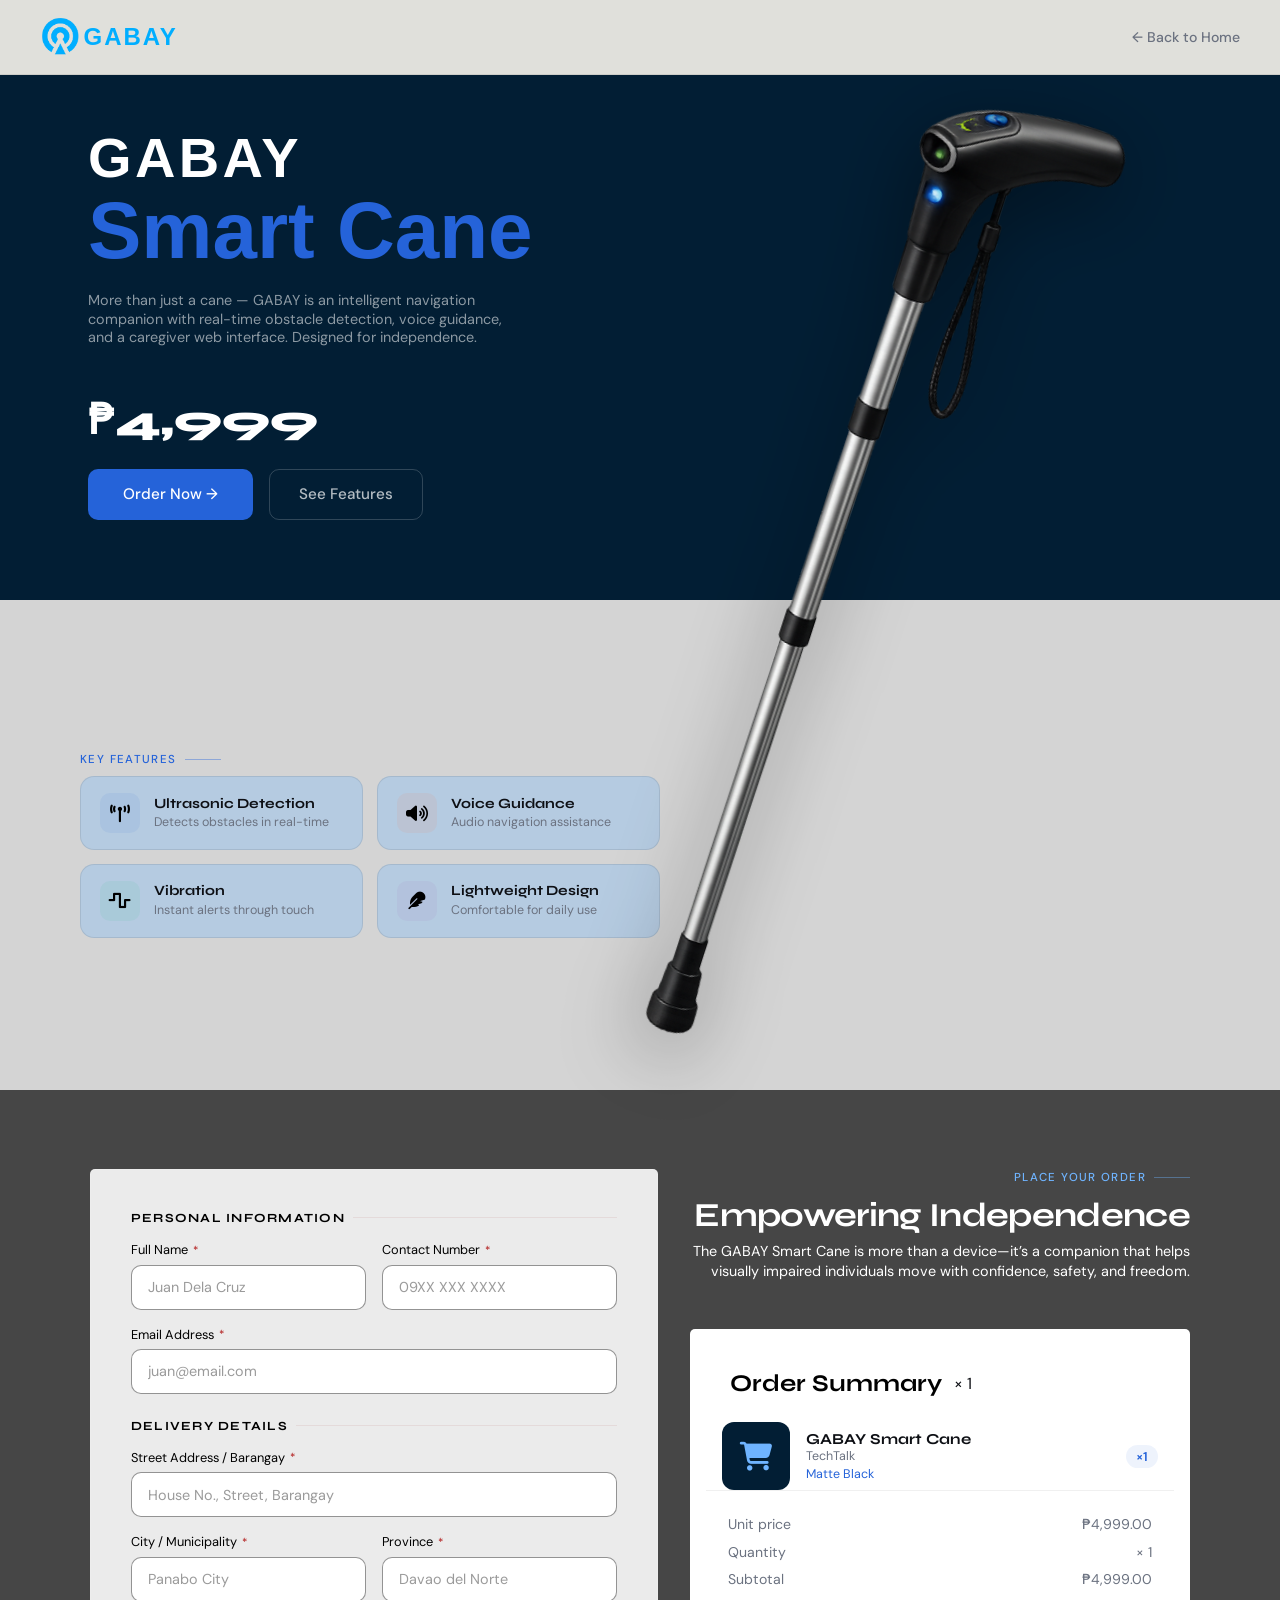
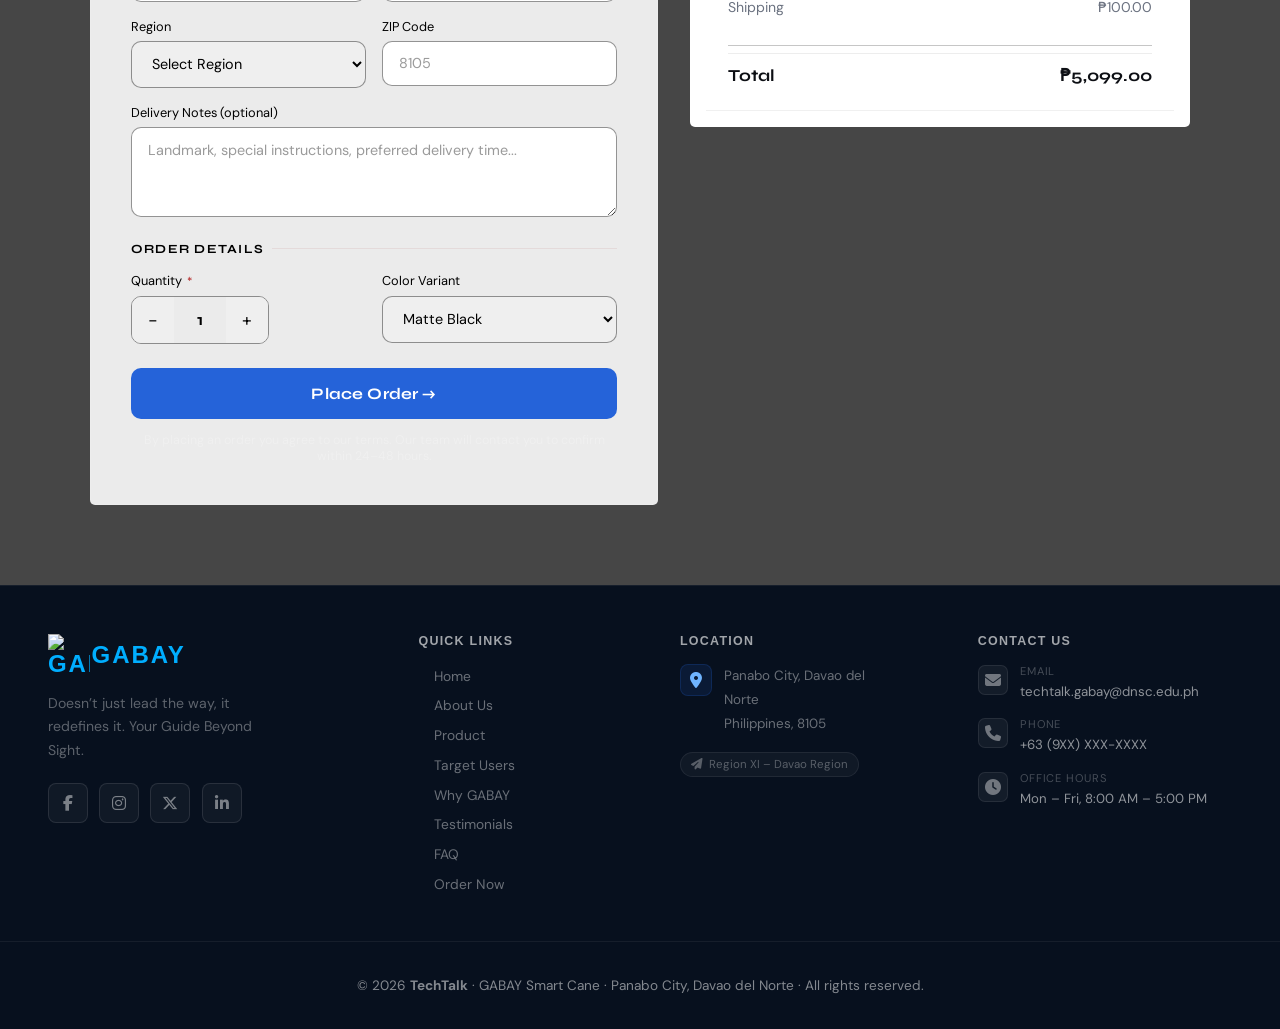
==== Gabay/order.html @ b5e3636e "Add files via upload" ====
<!DOCTYPE html>
<html lang="en">

<head>
    <meta charset="UTF-8">
    <meta name="viewport" content="width=device-width, initial-scale=1.0">
    <title>Order GABAY Smart Cane | TechTalk</title>
    <link rel="preconnect" href="https://fonts.googleapis.com">
    <link
        href="https://fonts.googleapis.com/css2?family=Syne:wght@400;600;700;800&family=DM+Sans:ital,wght@0,300;0,400;0,500;1,300&display=swap"
        rel="stylesheet">
    <link rel="stylesheet" href="https://cdnjs.cloudflare.com/ajax/libs/font-awesome/6.5.0/css/all.min.css">
    <link rel="stylesheet" href="css/order.css">
</head>

<body>

    <!-- SUCCESS OVERLAY -->
    <div class="success-overlay" id="successOverlay">
        <div class="success-box">
            <div class="success-icon"><i class="fa-solid fa-circle-check"></i></div>
            <h3>Order Placed!</h3>
            <p>Thank you for ordering the GABAY Smart Cane. We'll reach out within 24–48 hours to confirm your order and
                delivery details.</p>
            <div class="success-ref" id="orderRef">Order #GABAY-00000</div>
            <button class="btn-close-success"
                onclick="document.getElementById('successOverlay').classList.remove('show')">Back to Page</button>
        </div>
    </div>

    <!-- NAV -->
    <nav>
        <a href="index.html" class="nav-logo">
            <img src="images/GABAY_Logo.png" alt="GABAY Logo" class="nav-logo-img">
            <span>GABAY</span>
        </a>
        <a href="index.html" class="nav-back">← Back to Home</a>
    </nav>

    <!-- ======== PRODUCT HERO ======== -->
    <div class="product-wrapper">
        <section id="product-hero">

            <!-- LEFT: Text -->
            <div class="ph-left">


                <h1>GABAY<br><em>Smart Cane</em></h1>

                <p class="ph-desc">
                    More than just a cane — GABAY is an intelligent navigation companion with real-time obstacle
                    detection,
                    voice guidance, and a caregiver web interface. Designed for independence.
                </p>

                <div class="price-block">
                    <div class="price-main">₱4,999</div>
                </div>

                <div class="ph-actions">
                    <a href="#order" class="btn-order">Order Now →</a>
                    <a href="#key-features" class="btn-ghost">See Features</a>
                </div>
            </div>

            <!-- RIGHT: Product Image -->
            <img src="images/Cane.png" alt="Smart Cane" class="hero-image">

        </section>
    </div>
    <!-- ======== KEY FEATURES ======== -->
    <section id="key-features">
        <div class="kf-wrap">
            <div class="section-label">Key Features</div>

            <div class="kf-grid">
                <div class="kf-card">
                    <div class="kf-icon ki1"> <i class="fa-solid fa-tower-broadcast"></i></div>

                    <div class="kf-text">
                        <h3>Ultrasonic Detection</h3>
                        <p>Detects obstacles in real-time</p>
                    </div>
                </div>
                <div class="kf-card">
                    <div class="kf-icon ki2"> <i class="fa-solid fa-volume-high"></i></div>
                    <div class="kf-text">
                        <h3>Voice Guidance</h3>
                        <p>Audio navigation assistance</p>
                    </div>
                </div>
                <div class="kf-card">
                    <div class="kf-icon ki3"><i class="fa-solid fa-wave-square"></i></div>
                    <div class="kf-text">
                        <h3>Vibration</h3>
                        <p>Instant alerts through touch</p>
                    </div>
                </div>
                <div class="kf-card">
                    <div class="kf-icon ki4"> <i class="fa-solid fa-feather"></i></div>
                    <div class="kf-text">
                        <h3>Lightweight Design</h3>
                        <p>Comfortable for daily use</p>
                    </div>
                </div>
            </div>
        </div>
    </section>

    <!-- ======== ORDER SECTION ======== -->
    <section id="order">

        <div class="order-wrap">
            <div class="order-top">
                <div class="order-label">Place Your Order</div>
                <h2>Empowering Independence</h2>
                <p class="order-intro">The GABAY Smart Cane is more than a device—it’s a companion that
                    helps<br>visually impaired individuals move with confidence, safety, and freedom.</p>
            </div>

            <div class="order-grid">

                <!-- FORM -->
                <div class="order-form-wrap">

                    <!-- Personal Info -->
                    <div class="form-section-title">Personal Information</div>
                    <div class="form-row">
                        <div class="fg">
                            <label>Full Name <span class="req">*</span></label>
                            <input type="text" id="fullName" placeholder="Juan Dela Cruz" required>
                        </div>
                        <div class="fg">
                            <label>Contact Number <span class="req">*</span></label>
                            <input type="tel" id="contactNum" placeholder="09XX XXX XXXX" required>
                        </div>
                    </div>
                    <div class="form-row full">
                        <div class="fg">
                            <label>Email Address <span class="req">*</span></label>
                            <input type="email" id="emailAddr" placeholder="juan@email.com" required>
                        </div>
                    </div>

                    <!-- Delivery Info -->
                    <div class="form-section-title">Delivery Details</div>
                    <div class="form-row full">
                        <div class="fg">
                            <label>Street Address / Barangay <span class="req">*</span></label>
                            <input type="text" id="street" placeholder="House No., Street, Barangay" required>
                        </div>
                    </div>
                    <div class="form-row">
                        <div class="fg">
                            <label>City / Municipality <span class="req">*</span></label>
                            <input type="text" id="city" placeholder="Panabo City" required>
                        </div>
                        <div class="fg">
                            <label>Province <span class="req">*</span></label>
                            <input type="text" id="province" placeholder="Davao del Norte" required>
                        </div>
                    </div>
                    <div class="form-row">
                        <div class="fg">
                            <label>Region</label>
                            <select id="region">
                                <option value="">Select Region</option>
                                <option>Region XI – Davao Region</option>
                                <option>Region X – Northern Mindanao</option>
                                <option>NCR – Metro Manila</option>
                                <option>Region III – Central Luzon</option>
                                <option>Region IV-A – CALABARZON</option>
                                <option>Region VII – Central Visayas</option>
                                <option>Other</option>
                            </select>
                        </div>
                        <div class="fg">
                            <label>ZIP Code</label>
                            <input type="text" id="zip" placeholder="8105">
                        </div>
                    </div>
                    <div class="form-row full">
                        <div class="fg">
                            <label>Delivery Notes (optional)</label>
                            <textarea id="notes"
                                placeholder="Landmark, special instructions, preferred delivery time..."></textarea>
                        </div>
                    </div>

                    <!-- Order Details -->
                    <div class="form-section-title">Order Details</div>
                    <div class="form-row">
                        <div class="fg">
                            <label>Quantity <span class="req">*</span></label>
                            <div class="qty-control">
                                <button class="qty-btn" onclick="changeQty(-1)" type="button">−</button>
                                <div class="qty-display" id="qtyDisplay">1</div>
                                <button class="qty-btn" onclick="changeQty(1)" type="button">+</button>
                            </div>
                        </div>
                        <div class="fg">
                            <label>Color Variant</label>
                            <select id="colorVar">
                                <option value="matte-black">Matte Black</option>
                                <option value="navy-blue">Navy Blue</option>
                                <option value="silver">Silver</option>
                            </select>
                        </div>
                    </div>

                    <button class="btn-place-order" onclick="placeOrder()">
                        Place Order →
                    </button>
                    <p class="form-note">By placing an order you agree to our terms. Our team will contact you to
                        confirm within 24–48 hours.</p>
                </div>

                <!-- ORDER SUMMARY -->
                <div class="summary-card" id="summaryCard">
                    <div class="summary-header">
                        <h3>Order Summary</h3>
                        <span class="summary-badge" id="summaryQtyBadge">× 1</span>
                    </div>

                    <div class="summary-product">
                        <div class="summary-img-box"><i class="fa-solid fa-cart-shopping"></i></div>
                        <div class="summary-product-info">
                            <h4>GABAY Smart Cane</h4>
                            <p>TechTalk</p>
                            <p id="summaryColor" style="color:var(--accent);font-size:0.78rem;margin-top:2px;">Matte
                                Black</p>
                        </div>
                        <div class="summary-qty-badge" id="summaryQty">×1</div>
                    </div>

                    <div class="summary-pricing">
                        <div class="price-row">
                            <span>Unit price</span>
                            <span>₱4,999.00</span>
                        </div>
                        <div class="price-row">
                            <span>Quantity</span>
                            <span id="summaryQtyLine">× 1</span>
                        </div>
                        <div class="price-row">
                            <span>Subtotal</span>
                            <span id="summarySubtotal">₱4,999.00</span>
                        </div>
                        <div class="price-row">
                            <span>Shipping</span>
                            <span>₱100.00</span>
                        </div>
                        <div class="card-divider"></div>
                        <div class="price-row total">
                            <span>Total</span>
                            <span id="summaryTotal">₱5,099.00</span>
                        </div>
                    </div>
                </div>

            </div>
        </div>
    </section>

    <!-- FOOTER -->
    <footer>
        <div class="footer-wrap">

            <!-- COL 1: Brand -->
            <div class="footer-brand">
                <a href="#home" class="nav-logo">
                    <img src="../images/GABAY_Logo.png" alt="GABAY Logo" class="nav-logo-img">
                    <span>GABAY</span>
                </a>
                <p class="footer-phrase">Doesn’t just lead the way, it redefines it.
                    Your Guide Beyond Sight.</p>
                <div class="footer-socials">
                    <a href="#" class="social-icon" aria-label="Facebook">
                        <i class="fa-brands fa-facebook-f"></i>
                    </a>
                    <a href="#" class="social-icon" aria-label="Instagram">
                        <i class="fa-brands fa-instagram"></i>
                    </a>
                    <a href="#" class="social-icon" aria-label="X / Twitter">
                        <i class="fa-brands fa-x-twitter"></i>
                    </a>
                    <a href="#" class="social-icon" aria-label="LinkedIn">
                        <i class="fa-brands fa-linkedin-in"></i>
                    </a>
                </div>
            </div>

            <!-- COL 2: Quick Links -->
            <div class="footer-col">
                <h4 class="footer-col-title">Quick Links</h4>
                <ul class="footer-links">
                    <li><a href="index.html#home">Home</a></li>
                    <li><a href="index.html#about">About Us</a></li>
                    <li><a href="index.html#product">Product</a></li>
                    <li><a href="index.html#market">Target Users</a></li>
                    <li><a href="index.html#value">Why GABAY</a></li>
                    <li><a href="index.html#testimonials">Testimonials</a></li>
                    <li><a href="index.html#faq">FAQ</a></li>
                    <li><a href="order.html">Order Now</a></li>
                </ul>
            </div>

            <!-- COL 3: Location -->
            <div class="footer-col">
                <h4 class="footer-col-title">Location</h4>
                <div class="footer-location">
                    <div class="footer-loc-icon">
                        <i class="fa-solid fa-location-dot"></i>
                    </div>
                    <p>Panabo City, Davao del
                        Norte<br>Philippines, 8105</p>
                </div>
                <div class="footer-map-badge">
                    <i class="fa-solid fa-paper-plane"></i>
                    Region XI – Davao Region
                </div>
            </div>

            <!-- COL 4: Contact -->
            <div class="footer-col">
                <h4 class="footer-col-title">Contact Us</h4>
                <ul class="footer-contact-list">
                    <li>
                        <div class="fc-icon">
                            <i class="fa-solid fa-envelope"></i>
                        </div>
                        <div>
                            <span class="fc-label">Email</span>
                            <a href="mailto:techtalk.gabay@dnsc.edu.ph">techtalk.gabay@dnsc.edu.ph</a>
                        </div>
                    </li>
                    <li>
                        <div class="fc-icon">
                            <i class="fa-solid fa-phone"></i>
                        </div>
                        <div>
                            <span class="fc-label">Phone</span>
                            <a href="tel:+63XXXXXXXXXX">+63 (9XX) XXX-XXXX</a>
                        </div>
                    </li>
                    <li>
                        <div class="fc-icon">
                            <i class="fa-solid fa-clock"></i>
                        </div>
                        <div>
                            <span class="fc-label">Office Hours</span>
                            <span>Mon – Fri, 8:00 AM – 5:00 PM</span>
                        </div>
                    </li>
                </ul>
            </div>

        </div>

        <div class="footer-bottom">
            <div class="footer-bottom-inner">
                <p>© 2026 <strong>TechTalk</strong> · GABAY Smart Cane · Panabo City, Davao del Norte · All rights
                    reserved.</p>

            </div>
        </div>
    </footer>

    <script>
        const UNIT_PRICE = 4999;
        const SHIPPING = 100;
        let qty = 1;

        function changeQty(delta) {
            qty = Math.max(1, Math.min(20, qty + delta));
            document.getElementById('qtyDisplay').textContent = qty;
            document.getElementById('summaryQty').textContent = '×' + qty;
            document.getElementById('summaryQtyBadge').textContent = '× ' + qty;
            document.getElementById('summaryQtyLine').textContent = '× ' + qty;
            const sub = UNIT_PRICE * qty;
            const total = sub + SHIPPING;
            document.getElementById('summarySubtotal').textContent = '₱' + sub.toLocaleString('en-PH', { minimumFractionDigits: 2 });
            document.getElementById('summaryTotal').textContent = '₱' + total.toLocaleString('en-PH', { minimumFractionDigits: 2 });
        }

        document.getElementById('colorVar').addEventListener('change', function () {
            const labels = { 'matte-black': 'Matte Black', 'navy-blue': 'Navy Blue', 'silver': 'Silver' };
            document.getElementById('summaryColor').textContent = labels[this.value] || this.value;
        });

        function placeOrder() {
            const required = ['fullName', 'contactNum', 'emailAddr'];
            let valid = true;
            required.forEach(id => {
                const el = document.getElementById(id);
                if (!el.value.trim()) {
                    el.style.borderColor = 'rgba(255,107,53,0.7)';
                    el.style.background = 'rgba(255,107,53,0.06)';
                    valid = false;
                    setTimeout(() => {
                        el.style.borderColor = '';
                        el.style.background = '';
                    }, 2500);
                }
            });
            if (!valid) {
                alert('Please fill in all required fields marked with *');
                return;
            }
            const ref = 'GABAY-' + Date.now().toString().slice(-5);
            document.getElementById('orderRef').textContent = 'Order #' + ref;
            document.getElementById('successOverlay').classList.add('show');
        }
    </script>
</body>

</html>
---- Gabay/css/order.css ----
:root {
    --ink: #0d0f14;
    --paper: #f4f1ea;
    --accent: #2563d9;
    --accent2: #ff6b35;
    --accent3: #1db87e;
    --muted: #6b7280;
    --border: rgba(13, 15, 20, 0.09);
    --section-alt: #0d1a3a;
    --dark: #021E34;
}

*,
*::before,
*::after {
    box-sizing: border-box;
    margin: 0;
    padding: 0;
}

html {
    scroll-behavior: smooth;
}

body {
    font-family: 'DM Sans', sans-serif;
    background: var(--paper);
    color: var(--ink);
    overflow-x: hidden;
}

/* ===================== NAV ===================== */
nav {
    position: fixed;
    top: 0;
    left: 0;
    right: 0;
    z-index: 100;
    display: flex;
    align-items: center;
    justify-content: space-between;
    padding: 1rem 2.5rem;
    background: rgba(244, 241, 234, 0.92);
    backdrop-filter: blur(14px);
    border-bottom: 1px solid var(--border);
}

.nav-logo {
    display: flex;
    align-items: center;
    gap: 0.1rem;
    text-decoration: none;
    font-family: sans-serif;
    font-size: 1.5rem;
    font-weight: 800;
    letter-spacing: 0.08em;
    color: #00AEFF;
}

.nav-logo-img {
    width: 42px;
    height: 42px;
    object-fit: contain;
}

.nav-back {
    display: inline-flex;
    align-items: center;
    gap: 0.4rem;
    font-size: 0.88rem;
    font-weight: 500;
    color: var(--muted);
    text-decoration: none;
    transition: color 0.2s;
}

.nav-back:hover {
    color: var(--ink);
}

/* ===================== HERO PRODUCT SECTION ===================== */
.product-wrapper {
    overflow: visible;
}

#product-hero {
    position: relative;
    display: flex;
    flex-direction: column;
    overflow: visible;
    background-color: #021E34;
}

.hero-image {
    position: absolute;
    bottom: -32.5rem;
    right: 12rem;
    width: 480px;
    height: auto;
    z-index: 2;
    pointer-events: none;
    filter: drop-shadow(0px 20px 40px rgba(0, 0, 0, 0.4));
    transform: rotate(18deg);
}

@keyframes floatCane {

    0%,
    100% {
        transform: translateY(0px);
    }

    50% {
        transform: translateY(-14px);
    }
}

.ph-left {
    display: flex;
    flex-direction: column;
    justify-content: center;
    padding: 4rem 3.5rem 4rem 4rem;
    position: relative;
    z-index: 1;
    margin-top: 4rem;
    margin-left: 1.5rem;
}

.ph-left h1 {
    font-family: sans-serif;
    font-size: 3.5rem;
    font-weight: 800;
    line-height: 1.08;
    letter-spacing: 0.06em;
    color: white;
    margin-bottom: 1rem;
}

.ph-left h1 em {
    font-style: normal;
    font-weight: 900;
    font-size: 5rem;
    letter-spacing: 0.0em;
    color: var(--accent);
}

.ph-desc {
    font-size: 0.9rem;
    line-height: 1.3;
    color: rgba(255, 255, 255, 0.55);
    max-width: 440px;
    margin-bottom: 2rem;
}

.price-main {
    font-family: 'Syne', sans-serif;
    font-size: 2.6rem;
    font-weight: 800;
    color: white;
    margin-top: 1rem;
    margin-bottom: 1.5rem;
}

.ph-actions {
    display: flex;
    gap: 1rem;
    flex-wrap: wrap;
    margin-bottom: 1rem;
}

.btn-order {
    background: var(--accent);
    color: white;
    padding: 0.9rem 2.2rem;
    border-radius: 10px;
    font-family: 'DM Sans', sans-serif;
    font-size: 0.95rem;
    font-weight: 500;
    text-decoration: none;
    border: none;
    cursor: pointer;
    display: inline-flex;
    align-items: center;
    gap: 0.5rem;
    transition: transform 0.2s, opacity 0.2s;
}

.btn-order:hover {
    transform: translateY(-2px);
    opacity: 0.9;
}

.btn-ghost {
    background: transparent;
    align-items: center;
    justify-content: center;
    color: rgba(255, 255, 255, 0.7);
    border: 1.5px solid rgba(255, 255, 255, 0.18);
    padding: 0.9rem 1.8rem;
    border-radius: 10px;
    font-family: 'DM Sans', sans-serif;
    font-size: 0.95rem;
    font-weight: 500;
    text-decoration: none;
    cursor: pointer;
    transition: background 0.2s, color 0.2s;
}

.btn-ghost:hover {
    background: rgba(255, 255, 255, 0.07);
    color: white;
}

/* ===================== KEY FEATURES ===================== */
.section-label {
    font-size: 0.72rem;
    font-weight: 500;
    letter-spacing: 0.12em;
    text-transform: uppercase;
    color: var(--accent);
    display: flex;
    align-items: center;
    gap: 0.5rem;
    margin-bottom: 0.6rem;
}

.section-label::after {
    content: '';
    width: 36px;
    height: 1px;
    background: var(--accent);
    opacity: 0.4;
}

#key-features {
    background: #d4d4d4;
    padding: 6.5rem 2rem;
}

.kf-wrap {
    max-width: 1100px;
    margin: 3rem 0 3rem 3rem;
}

.kf-grid {
    display: grid;
    grid-template-columns: repeat(2, 1fr);
    gap: 0.85rem;
    max-width: 580px;
}

.kf-card {
    background: #6fb5ff4d;
    border: 1px solid var(--border);
    border-radius: 14px;
    padding: 1rem 1.2rem;
    display: flex;
    align-items: center;
    gap: 0.85rem;
    position: relative;
    overflow: hidden;
    transition: transform 0.3s, box-shadow 0.3s;
}

.kf-text {
    display: flex;
    flex-direction: column;
}

.kf-text h3 {
    font-family: 'Syne', sans-serif;
    font-size: 0.88rem;
    font-weight: 700;
    color: var(--ink);
    line-height: 1.3;
    margin: 0 0 0.2rem;
}

.kf-text p {
    font-size: 0.78rem;
    line-height: 1.5;
    color: var(--muted);
    margin: 0;
}

.kf-card:hover {
    transform: translateY(-3px);
    box-shadow: 0 10px 30px rgba(0, 0, 0, 0.07);
}

.kf-card::before {
    content: '';
    position: absolute;
    left: 0;
    top: 0;
    bottom: 0;
    width: 3px;
    border-radius: 14px 0 0 14px;
    opacity: 0;
    transition: opacity 0.3s;
}

.kf-card:hover::before {
    opacity: 1;
}

.kf-card:nth-child(1)::before {
    background: var(--accent);
}

.kf-card:nth-child(2)::before {
    background: var(--accent2);
}

.kf-card:nth-child(3)::before {
    background: var(--accent3);
}

.kf-card:nth-child(4)::before {
    background: #9b59b6;
}

.kf-icon {
    width: 40px;
    height: 40px;
    min-width: 40px;
    border-radius: 10px;
    display: flex;
    align-items: center;
    justify-content: center;
    font-size: 1.1rem;
    color: #000000;
}

.ki1 {
    background: rgba(37, 99, 217, 0.08);
}

.ki2 {
    background: rgba(255, 107, 53, 0.08);
}

.ki3 {
    background: rgba(29, 184, 126, 0.08);
}

.ki4 {
    background: rgba(155, 89, 182, 0.08);
}

.kf-card h3 {
    font-family: 'Syne', sans-serif;
    font-size: 0.88rem;
    font-weight: 700;
    color: var(--ink);
    line-height: 1.3;
    margin: 0;
}

/* ===================== ORDER SECTION ===================== */
#order {
    background: rgb(70, 70, 70);
    padding: 5rem 2rem;
    position: relative;
    overflow: hidden;
}

.order-wrap {
    max-width: 1100px;
    margin: 0 auto;
}

.order-form-wrap {
    margin-top: -10rem;
}

.order-top {
    margin-bottom: 3rem;
    display: flex;
    flex-direction: column;
    align-items: flex-end;
    text-align: right;
}

.order-label {
    font-size: 0.72rem;
    font-weight: 500;
    letter-spacing: 0.12em;
    text-transform: uppercase;
    color: #6fb4ff;
    display: flex;
    align-items: center;
    gap: 0.5rem;
    margin-bottom: 0.6rem;
}

.order-label::after {
    content: '';
    width: 36px;
    height: 1px;
    background: #6fb4ff;
    opacity: 0.4;
}

.order-wrap h2 {
    font-family: 'Syne', sans-serif;
    font-size: clamp(1.5rem, 3.0vw, 2.1rem);
    font-weight: 700;
    color: white;
    letter-spacing: -0.02em;
    margin-bottom: 0.4rem;
}

.order-wrap .order-intro {
    font-size: 0.9rem;
    color: white;
    line-height: 1.4;
    max-width: 580px;
}

.order-grid {
    display: grid;
    grid-template-columns: 1fr 500px;
    gap: 2rem;
    align-items: start;
}

.order-form-wrap {
    background: rgb(235, 235, 235);
    border: 1px solid rgba(255, 255, 255, 0.08);
    border-radius: 5px;
    padding: 2.5rem;
}

.form-section-title {
    font-family: 'Syne', sans-serif;
    font-size: 0.78rem;
    font-weight: 700;
    color: black;
    text-transform: uppercase;
    letter-spacing: 0.1em;
    margin-bottom: 1rem;
    margin-top: 1.5rem;
    display: flex;
    align-items: center;
    gap: 0.5rem;
}

.form-section-title:first-child {
    margin-top: 0;
}

.form-section-title::after {
    content: '';
    flex: 1;
    height: 1px;
    background: rgba(138, 5, 5, 0.07);
}

.form-row {
    display: grid;
    grid-template-columns: 1fr 1fr;
    gap: 1rem;
    margin-bottom: 1rem;
}

.form-row.full {
    grid-template-columns: 1fr;
}

.fg {
    display: flex;
    flex-direction: column;
    gap: 0.4rem;
}

.fg label {
    font-size: 0.8rem;
    color: black;
    display: flex;
    align-items: center;
    gap: 0.3rem;
}

.fg label .req {
    color: rgb(177, 24, 24);
    font-size: 0.7rem;
}

.fg input,
.fg select,
.fg textarea {
    border: 1px solid rgba(88, 88, 88, 0.644);
    color: black;
    border-radius: 10px;
    padding: 0.78rem 1rem;
    font-family: 'DM Sans', sans-serif;
    font-size: 0.9rem;
    outline: none;
    transition: border-color 0.2s, background 0.2s;
    width: 100%;
}

.fg input::placeholder,
.fg textarea::placeholder {
    color: rgba(39, 39, 39, 0.466);
}

.fg input:focus,
.fg select:focus,
.fg textarea:focus {
    border: 1px solid rgba(88, 88, 88, 0.644);
    background: rgba(0, 0, 0, 0.06);
}

.fg select option {
    background: #eeeeee;
    border: 1px solid rgba(112, 112, 112, 0.719);
    color: black;
}

.fg textarea {
    resize: vertical;
    min-height: 90px;
}

.qty-control {
    display: flex;
    align-items: center;
    gap: 0;
    border: 1px solid rgba(88, 88, 88, 0.644);
    border-radius: 10px;
    overflow: hidden;
    width: fit-content;
}

.qty-btn {
    width: 42px;
    height: 46px;
    border: none;
    color: rgb(0, 0, 0);
    font-size: 1.1rem;
    cursor: pointer;
    transition: background 0.2s;
    display: flex;
    align-items: center;
    justify-content: center;
    font-family: 'DM Sans', sans-serif;
}

.qty-btn:hover {
    color: #0d1a3a;
}

.qty-display {
    min-width: 52px;
    text-align: center;
    font-family: 'Syne', sans-serif;
    font-weight: 700;
    font-size: 1rem;
    color: rgb(0, 0, 0);
    padding: 0 0.5rem;
    line-height: 46px;
}

.btn-place-order {
    width: 100%;
    margin-top: 1.5rem;
    background: var(--accent);
    color: white;
    border: none;
    padding: 1rem 2rem;
    border-radius: 10px;
    font-family: 'Syne', sans-serif;
    font-size: 1rem;
    font-weight: 700;
    cursor: pointer;
    transition: opacity 0.2s, transform 0.2s;
    display: flex;
    align-items: center;
    justify-content: center;
    gap: 0.5rem;
    letter-spacing: 0.01em;
}

.btn-place-order:hover {
    opacity: 0.88;
    transform: translateY(-1px);
}

.form-note {
    text-align: center;
    font-size: 0.78rem;
    color: rgba(255, 255, 255, 0.25);
    margin-top: 0.8rem;
}

/* ORDER SUMMARY CARD */
.summary-card {
    background: white;
    border-radius: 5px;
    overflow: hidden;
    position: sticky;
    padding: 1rem;
}

.summary-header {
    padding: 1.5rem;
    display: flex;
    align-items: center;
    gap: 0.75rem;
}

.summary-header h3 {
    font-family: 'Syne', sans-serif;
    font-size: 1.5rem;
    font-weight: 700;
    color: black;
}

.summary-product {
    padding: 0 1rem 0 1rem;
    display: flex;
    gap: 1rem;
    align-items: center;
    border-bottom: 1px solid rgba(0, 0, 0, 0.06);
}

.summary-img-box {
    width: 68px;
    height: 68px;
    border-radius: 12px;
    background: #021E34;
    display: flex;
    align-items: center;
    justify-content: center;
    flex-shrink: 0;
    font-size: 1.8rem;
}

.summary-product-info h4 {
    font-family: 'Syne', sans-serif;
    font-size: 0.95rem;
    font-weight: 700;
    color: var(--ink);
}

.summary-product-info p {
    font-size: 0.78rem;
    color: var(--muted);
}

.summary-qty-badge {
    margin-left: auto;
    background: rgba(37, 99, 217, 0.08);
    color: var(--accent);
    border-radius: 20px;
    padding: 3px 10px;
    font-size: 0.8rem;
    font-weight: 600;
    flex-shrink: 0;
}

.summary-pricing {
    padding: 1.2rem 1.4rem;
    border-bottom: 1px solid rgba(0, 0, 0, 0.06);
}

.price-row {
    display: flex;
    justify-content: space-between;
    align-items: center;
    font-size: 0.88rem;
    color: var(--muted);
    padding: 0.3rem 0;
}

.card-divider {
    margin-top: 1.5rem;
    height: 1.5px;
    background: rgba(66, 66, 66, 0.301);
}

.price-row.total {
    font-family: 'Syne', sans-serif;
    font-weight: 700;
    font-size: 1.05rem;
    color: var(--ink);
    border-top: 1px solid rgba(0, 0, 0, 0.07);
    margin-top: 0.4rem;
    padding-top: 0.7rem;
}

.summary-info {
    padding: 1.2rem 1.4rem;
}

.summary-img-box i {
    color: #6fb4ff;
}

/* ===================== SUCCESS OVERLAY ===================== */
.success-overlay {
    display: none;
    position: fixed;
    inset: 0;
    z-index: 200;
    background: rgba(2, 30, 52, 0.95);
    backdrop-filter: blur(10px);
    align-items: center;
    justify-content: center;
}

.success-overlay.show {
    display: flex;
}

.success-box {
    background: white;
    border-radius: 15px;
    padding: 3.5rem 3.0rem;
    max-width: 500px;
    width: 100%;
    text-align: center;
    animation: popIn 0.4s cubic-bezier(0.34, 1.56, 0.64, 1) both;
}

@keyframes popIn {
    from {
        opacity: 0;
        transform: scale(0.8)
    }

    to {
        opacity: 1;
        transform: scale(1)
    }
}

.success-icon {
    font-size: 10rem;
    margin-bottom: 0.80rem;
}

.success-icon i {
    color: #6fb4ff;
}

.success-box h3 {
    font-family: sans-serif;
    font-size: 2.3rem;
    font-weight: 800;
    color: var(--ink);
    margin-bottom: 0.5rem;
}

.success-box p {
    font-size: 0.8rem;
    color: var(--muted);
    line-height: 1.4;
    margin-bottom: 1.5rem;
}

.success-ref {
    background: rgba(37, 99, 217, 0.07);
    border-radius: 10px;
    padding: 0.8rem 1.2rem;
    font-size: 0.85rem;
    color: var(--accent);
    font-weight: 500;
    margin-bottom: 1.5rem;
}

.btn-close-success {
    background: var(--ink);
    color: white;
    border: none;
    padding: 0.9rem 2rem;
    border-radius: 10px;
    font-family: sans-serif;
    font-size: 0.80rem;
    font-weight: 400;
    cursor: pointer;
    transition: opacity 0.2s;
}

.btn-close-success:hover {
    opacity: 0.8;
}

/* ===================== FOOTER ===================== */
/* =============================================
   FOOTER
============================================= */
footer {
    background: #07101e;
    border-top: 1px solid rgba(255, 255, 255, 0.06);
}

.footer-wrap {
    max-width: 1400px;
    margin: 0 auto;
    padding: 3rem;
    display: grid;
    grid-template-columns: 1.6fr 1fr 1.2fr 1.4fr;
    gap: 5rem;
    align-items: start;
}

.footer-brand {
    display: flex;
    flex-direction: column;
    gap: 1rem;
}

.footer-logo {
    font-family: sans-serif;
    font-weight: 800;
    font-size: 1.2rem;
    letter-spacing: -0.02em;
    color: white;
    text-decoration: none;
    display: flex;
    align-items: center;
    gap: 0.5rem;
}

.footer-logo span:first-child {
    color: var(--accent);
}

.footer-badge {
    font-family: sans-serif;
    font-size: 0.6rem;
    font-weight: 500;
    color: var(--paper);
    background: var(--accent2);
    padding: 2px 8px;
    border-radius: 20px;
    letter-spacing: 0.08em;
    text-transform: uppercase;
}

.footer-phrase {
    font-size: 0.88rem;
    color: rgba(255, 255, 255, 0.35);
    line-height: 1.7;
    max-width: 220px;
}

.footer-socials {
    display: flex;
    gap: 0.7rem;
    margin-top: 0.25rem;
}

.social-icon {
    width: 40px;
    height: 40px;
    border-radius: 8px;
    border: 1px solid rgba(255, 255, 255, 0.1);
    background: rgba(255, 255, 255, 0.04);
    display: flex;
    align-items: center;
    justify-content: center;
    color: rgba(255, 255, 255, 0.45);
    text-decoration: none;
    transition: background 0.2s, color 0.2s, border-color 0.2s, transform 0.2s;
}

.social-icon svg {
    width: 16px;
    height: 16px;
}

.social-icon:hover {
    background: var(--accent);
    border-color: var(--accent);
    color: white;
    transform: translateY(-10px);
}

.footer-col {
    display: flex;
    flex-direction: column;
    gap: 1rem;
}

.footer-col-title {
    font-family: sans-serif;
    font-size: 0.78rem;
    font-weight: 700;
    color: rgba(255, 255, 255, 0.623);
    text-transform: uppercase;
    letter-spacing: 0.1em;
}

.footer-links {
    list-style: none;
    display: flex;
    flex-direction: column;
    gap: 0.55rem;
}

.footer-links a {
    font-size: 0.86rem;
    color: rgba(255, 255, 255, 0.4);
    text-decoration: none;
    transition: color 0.2s, padding-left 0.2s;
    display: inline-flex;
    align-items: center;
    gap: 0.4rem;
}

.footer-links a::before {
    content: '→';
    font-size: 0.7rem;
    opacity: 0;
    transition: opacity 0.2s;
}

.footer-links a:hover {
    color: white;
    padding-left: 4px;
}

.footer-links a:hover::before {
    opacity: 1;
}

.footer-location {
    display: flex;
    align-items: flex-start;
    gap: 0.75rem;
}

.footer-loc-icon {
    width: 32px;
    height: 32px;
    min-width: 32px;
    border-radius: 8px;
    background: rgba(37, 99, 217, 0.12);
    border: 1px solid rgba(37, 99, 217, 0.2);
    display: flex;
    align-items: center;
    justify-content: center;
    color: #6fb4ff;
}

.footer-loc-icon svg {
    width: 14px;
    height: 14px;
}

.footer-location p {
    font-size: 0.84rem;
    color: rgba(255, 255, 255, 0.4);
    line-height: 1.8;
}

.footer-map-badge {
    display: inline-flex;
    align-items: center;
    gap: 0.4rem;
    font-size: 0.72rem;
    color: rgba(255, 255, 255, 0.3);
    background: rgba(255, 255, 255, 0.04);
    border: 1px solid rgba(255, 255, 255, 0.07);
    padding: 4px 10px;
    border-radius: 20px;
    width: fit-content;
}

.footer-contact-list {
    list-style: none;
    display: flex;
    flex-direction: column;
    gap: 1rem;
}

.footer-contact-list li {
    display: flex;
    align-items: flex-start;
    gap: 0.75rem;
}

.fc-icon {
    width: 30px;
    height: 30px;
    min-width: 30px;
    border-radius: 7px;
    background: rgba(255, 255, 255, 0.05);
    border: 1px solid rgba(255, 255, 255, 0.08);
    display: flex;
    align-items: center;
    justify-content: center;
    color: rgba(255, 255, 255, 0.4);
    margin-top: 1px;
}

.fc-label {
    display: block;
    font-size: 0.7rem;
    text-transform: uppercase;
    letter-spacing: 0.08em;
    color: rgba(255, 255, 255, 0.25);
    margin-bottom: 2px;
}

.footer-contact-list a,
.footer-contact-list span:not(.fc-label) {
    font-size: 0.83rem;
    color: rgba(255, 255, 255, 0.55);
    text-decoration: none;
    transition: color 0.2s;
    line-height: 1.5;
}

.footer-contact-list a:hover {
    color: #6fb4ff;
}

.footer-bottom {
    border-top: 1px solid rgba(255, 255, 255, 0.06);
    padding: 1.2rem 3rem;
    display: flex;
    justify-content: center;
    align-items: center;
    flex-wrap: wrap;
    gap: 0.5rem;
}

.footer-bottom-inner {
    max-width: 1400px;
    margin: 0 auto;
    width: 100%;
    display: flex;
    justify-content: center;
    align-items: center;
    flex-wrap: wrap;
    gap: 1rem;
    padding: 1rem;
}

.footer-bottom p {
    color: rgba(255, 255, 255, 0.5);
    font-size: 0.85rem;
    margin: 0;
}

/* =====================================================================
           RESPONSIVE MEDIA QUERIES
           All breakpoints consolidated here — do not scatter elsewhere.
           Order: largest → smallest (1024 → 900 → 640 → 400)
           ===================================================================== */

/* Tablet landscape / small desktop (≤ 1024px) */
@media (max-width: 1024px) {
    .hero-image {
        width: 360px;
        right: 5rem;
        bottom: -24rem;
    }

    .order-grid {
        grid-template-columns: 1fr 400px;
    }

    .kf-wrap {
        margin: 3rem 2rem;
    }

    .kf-grid {
        max-width: 100%;
    }
}

/* Tablet portrait (≤ 900px) */
@media (max-width: 900px) {
    nav {
        padding: 0.85rem 1.5rem;
    }

    #product-hero {
        grid-template-columns: 1fr;
    }

    .ph-left {
        padding: 3rem 2rem;
        margin-left: 0;
        margin-top: 5rem;
    }

    .ph-left h1 {
        font-size: 2.8rem;
    }

    .ph-left h1 em {
        font-size: 3.8rem;
    }

    .price-main {
        font-size: 2.1rem;
    }

    /* Pull hero image out of absolute positioning on tablet */
    .hero-image {
        position: relative;
        bottom: auto;
        right: auto;
        width: 280px;
        margin: 1.5rem auto 0;
        display: block;
        transform: rotate(12deg);
    }

    /* Key features */
    .kf-wrap {
        margin: 2rem 1.5rem;
    }

    .kf-grid {
        grid-template-columns: repeat(2, 1fr);
        max-width: 100%;
    }

    /* Order section */
    #order {
        padding: 4rem 1.5rem;
    }

    .order-grid {
        grid-template-columns: 1fr;
    }

    .order-form-wrap {
        margin-top: 0;
        order: 2;
    }

    .summary-card {
        position: static;
        order: 1;
    }

    .order-top {
        align-items: flex-start;
        text-align: left;
    }

    .order-label::after {
        display: none;
    }

    /* Success modal */
    .success-box {
        padding: 2.5rem 1.5rem;
        margin: 1rem;
    }

    .success-icon {
        font-size: 7rem;
    }

    .success-box h3 {
        font-size: 1.8rem;
    }
}

/* Mobile large (≤ 640px) */
@media (max-width: 640px) {
    nav {
        padding: 0.75rem 1rem;
    }

    .nav-logo {
        font-size: 1.2rem;
    }

    .nav-logo-img {
        width: 34px;
        height: 34px;
    }

    /* Hero */
    .ph-left {
        padding: 2.5rem 1.2rem 2rem;
        margin-top: 4.5rem;
    }

    .ph-left h1 {
        font-size: 2rem;
    }

    .ph-left h1 em {
        font-size: 2.8rem;
    }

    .ph-desc {
        font-size: 0.85rem;
        max-width: 100%;
    }

    .price-main {
        font-size: 1.8rem;
    }

    .ph-actions {
        flex-direction: column;
        gap: 0.75rem;
    }

    .btn-order,
    .btn-ghost {
        display: flex;
        align-items: center;
        justify-content: center;
        text-align: center;
        line-height: 1;
    }

    .hero-image {
        width: 200px;
        margin: 0rem auto 0;
        transform: rotate(20deg);

    }

    /* Key features */
    #key-features {
        padding: 4rem 1rem;
    }

    .kf-wrap {
        margin: 1.5rem 0;
    }

    .kf-grid {
        grid-template-columns: 1fr;
        max-width: 100%;
        gap: 0.75rem;
    }

    /* Order */
    #order {
        padding: 3rem 1rem;
    }

    .order-form-wrap {
        padding: 1.5rem 1rem;
    }

    .form-row {
        grid-template-columns: 1fr;
    }

    .order-wrap h2 {
        font-size: 1.4rem;
    }

    /* Summary card */
    .summary-header {
        padding: 1rem;
    }

    .summary-product {
        padding: 0 0.75rem 0.75rem;
        flex-wrap: wrap;
    }

    .summary-qty-badge {
        margin-left: 0;
        margin-top: 0.5rem;
    }

    .summary-pricing {
        padding: 1rem;
    }

    .summary-info {
        padding: 1rem;
    }

    /* Success modal */
    .success-box {
        padding: 2rem 1.2rem;
        border-radius: 12px;
        margin: 0.75rem;
    }

    .success-icon {
        font-size: 5.5rem;
    }

    .success-box h3 {
        font-size: 1.5rem;
    }
}

/* Mobile small (≤ 400px) */
@media (max-width: 400px) {
    .ph-left h1 {
        font-size: 1.7rem;
    }

    .ph-left h1 em {
        font-size: 2.3rem;
    }

    .price-main {
        font-size: 1.5rem;
    }

    .kf-icon {
        width: 34px;
        height: 34px;
        min-width: 34px;
        font-size: 0.95rem;
    }

    .kf-text h3 {
        font-size: 0.82rem;
    }

    .kf-text p {
        font-size: 0.74rem;
    }

    .btn-place-order {
        font-size: 0.9rem;
        padding: 0.85rem 1rem;
    }

    .success-box h3 {
        font-size: 1.3rem;
    }

    .success-icon {
        font-size: 4.5rem;
    }
}
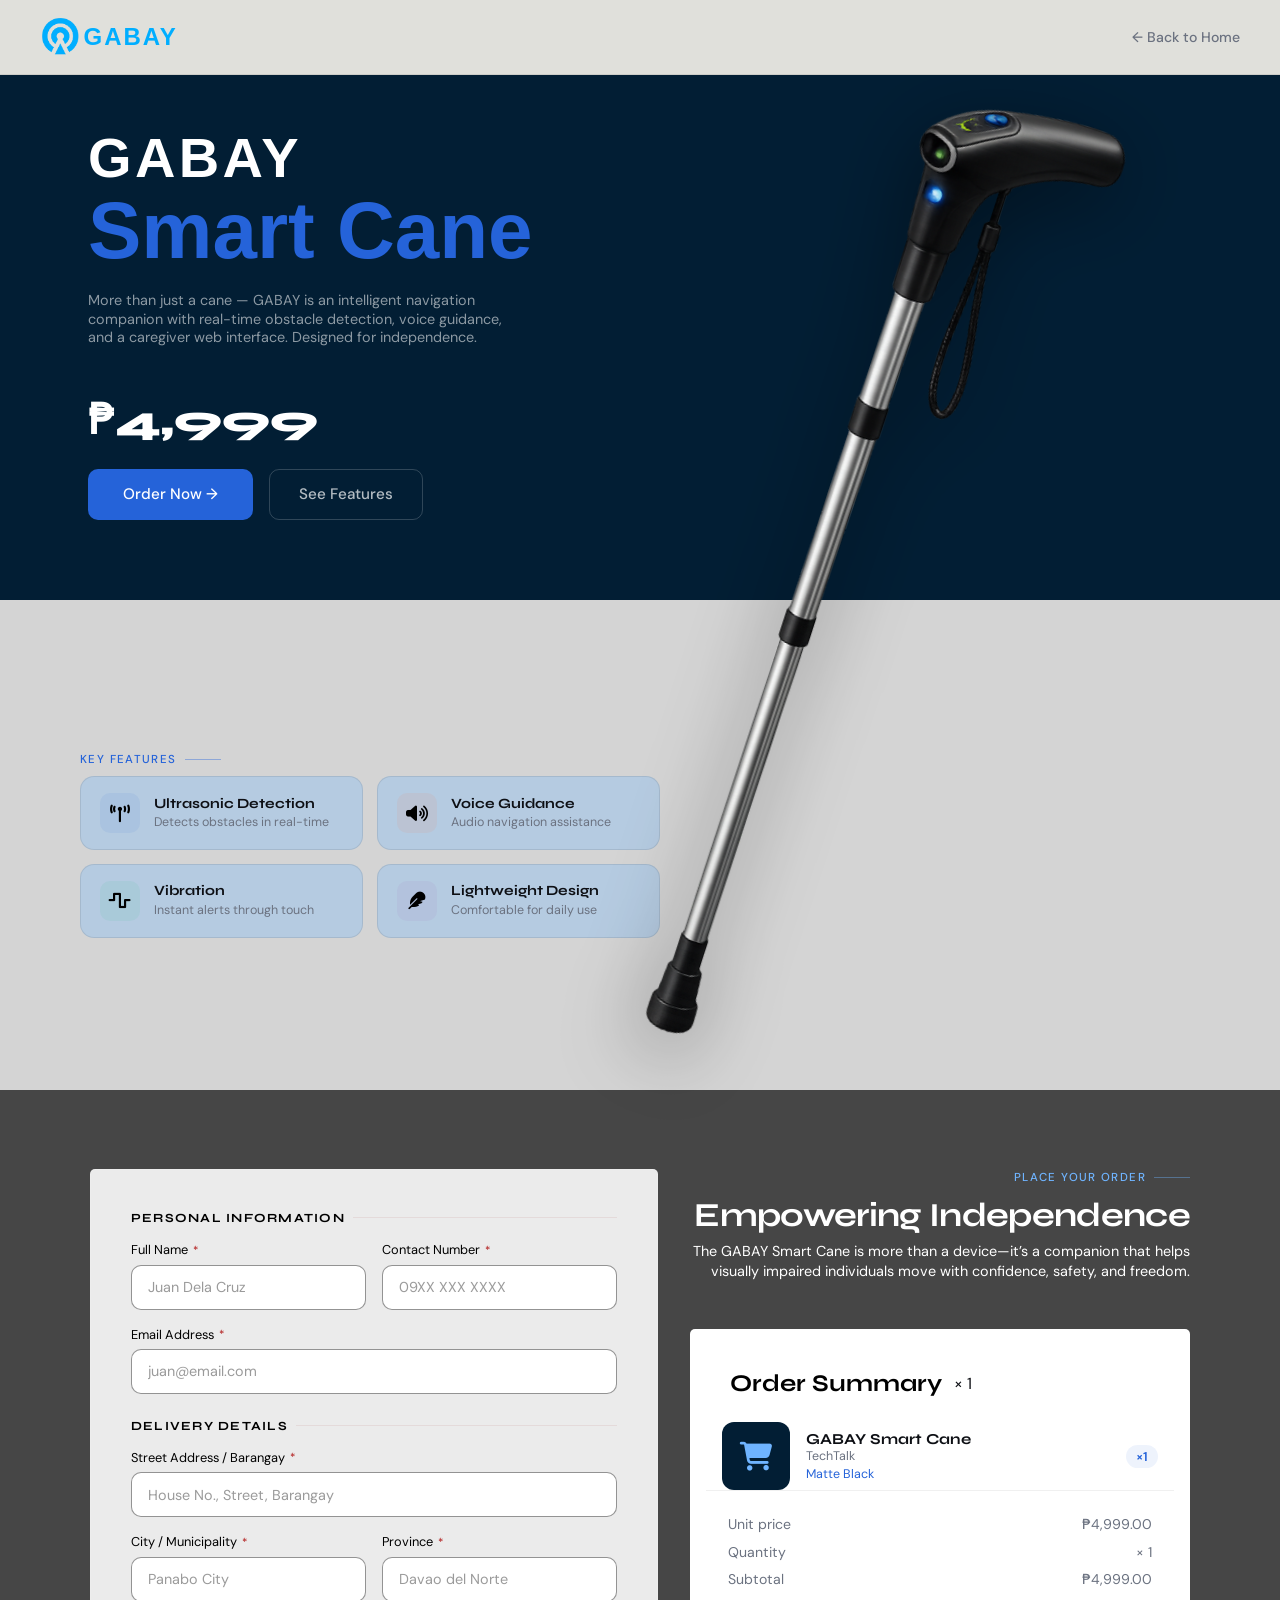
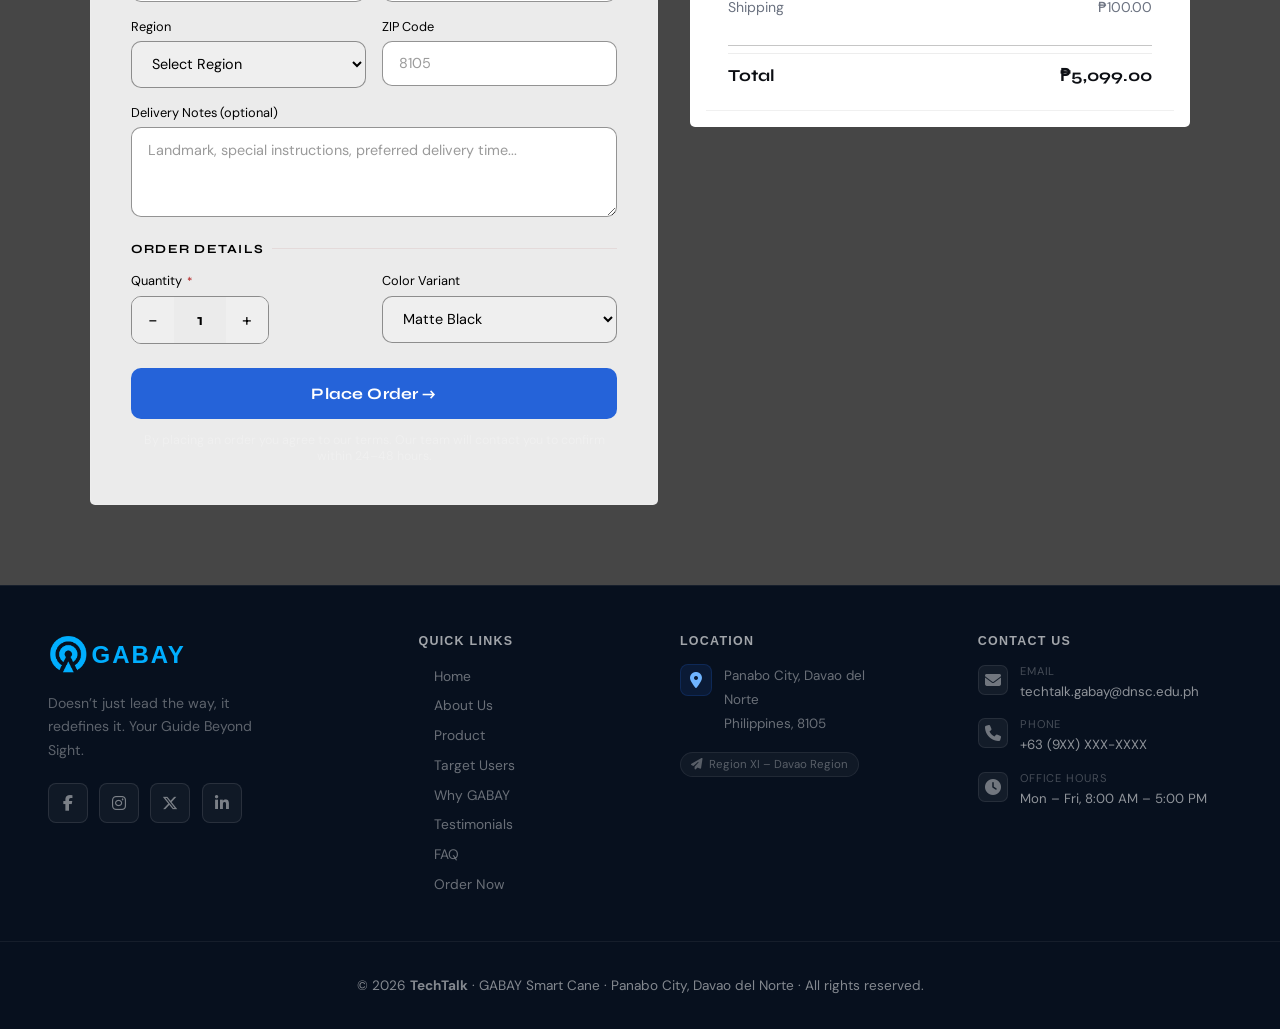
==== commit 14132050: "Update print statement from 'Hello' to 'Goodbye'" ====
--- a/Gabay/order.html
+++ b/Gabay/order.html
@@ -268,8 +268,8 @@
 
             <!-- COL 1: Brand -->
             <div class="footer-brand">
-                <a href="#home" class="nav-logo">
-                    <img src="../images/GABAY_Logo.png" alt="GABAY Logo" class="nav-logo-img">
+                <a href="#index.html" class="nav-logo">
+                    <img src="images/GABAY_Logo.png" alt="GABAY Logo" class="nav-logo-img">
                     <span>GABAY</span>
                 </a>
                 <p class="footer-phrase">Doesn’t just lead the way, it redefines it.
@@ -367,6 +367,7 @@
     </footer>
 
     <script>
+
         const UNIT_PRICE = 4999;
         const SHIPPING = 100;
         let qty = 1;
@@ -414,4 +415,4 @@
     </script>
 </body>
 
-</html>+</html>
